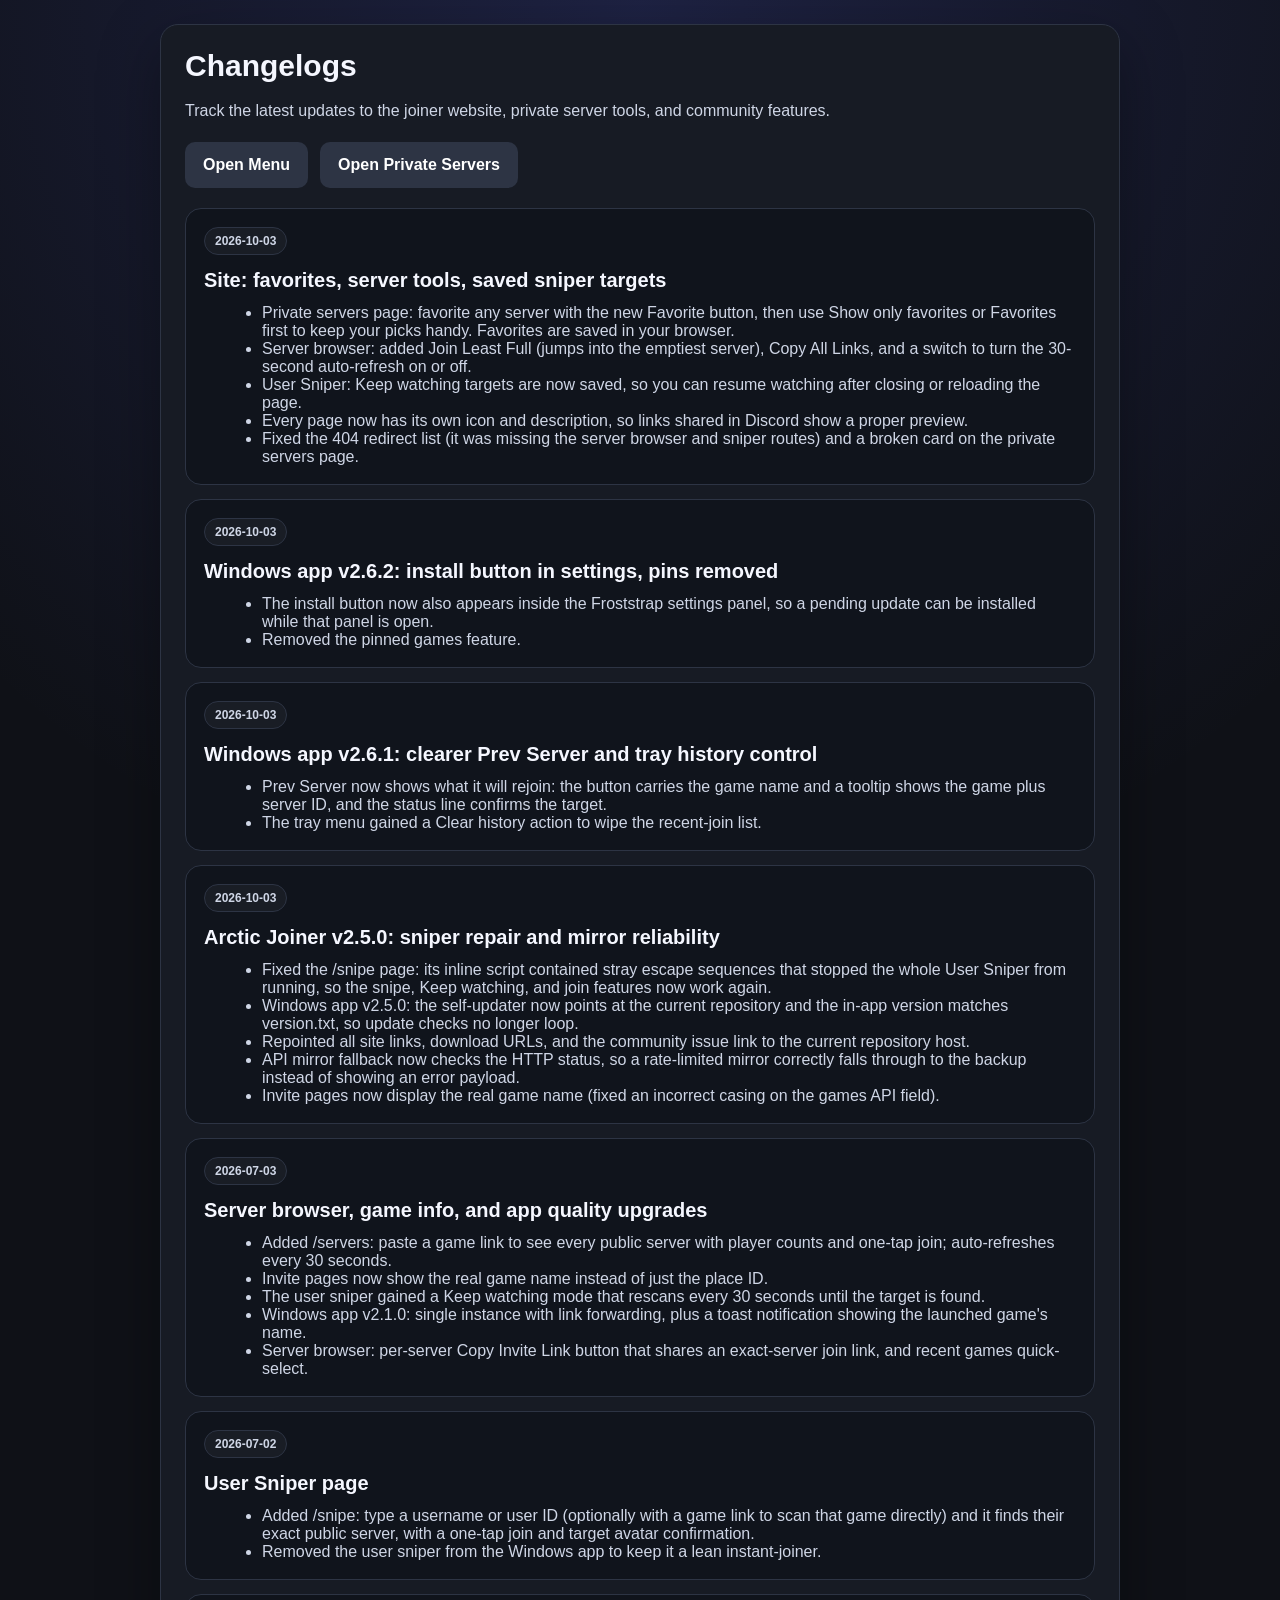
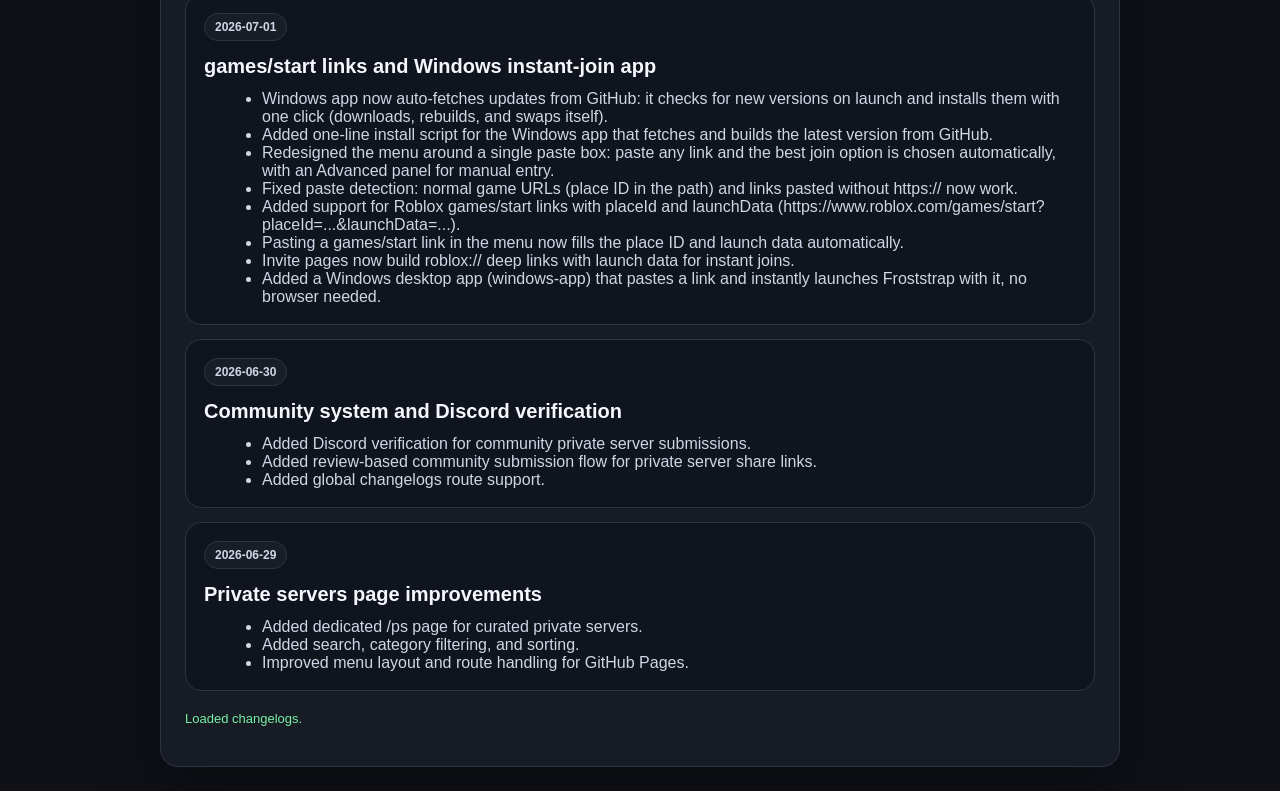
==== changelogs/index.html @ a3ebbd9c "Site: /ps favorites, /servers tools, /snipe saved watch, icons + previews Features - /ps: per-server" ====
<!DOCTYPE html>
<html lang="en">
<head>
  <meta charset="utf-8" />
  <meta name="viewport" content="width=device-width, initial-scale=1" />
  <link rel="icon" type="image/svg+xml" href="../favicon.svg" />
  <link rel="alternate icon" href="../windows-app/icon.ico" />
  <meta name="description" content="What is new in Arctic Joiner: site updates, private server tools, and community features." />
  <link rel="canonical" href="https://arctic0dev.github.io/changelogs/" />
  <meta property="og:type" content="website" />
  <meta property="og:site_name" content="Arctic Joiner" />
  <meta property="og:title" content="Changelogs - Arctic Joiner" />
  <meta property="og:description" content="What is new in Arctic Joiner: site updates, private server tools, and community features." />
  <meta property="og:url" content="https://arctic0dev.github.io/changelogs/" />
  <meta property="og:image" content="https://arctic0dev.github.io/favicon.svg" />
  <meta name="twitter:card" content="summary" />
  <meta name="theme-color" content="#0f1117" />
  <title>Changelogs</title>
  <link rel="stylesheet" href="../styles.css" />
</head>
<body data-page="changelogs">
  <main class="page">
    <section class="card card-wide">
      <h1>Changelogs</h1>
      <p>Track the latest updates to the joiner website, private server tools, and community features.</p>

      <div class="buttons" style="margin-top: 18px;">
        <a class="button secondary" href="../menu/">Open Menu</a>
        <a class="button secondary" href="../ps/">Open Private Servers</a>
      </div>

      <div class="stack" id="changelog-list"></div>
      <p class="small status" id="changelog-status">Loading changelogs...</p>
    </section>
  </main>
  <script src="../app.v2.js"></script>
</body>
</html>
---- styles.css ----
:root {
  color-scheme: dark;
  --bg: #0f1117;
  --panel: #171b24;
  --panel-2: #10141c;
  --border: #2d3444;
  --text: #f5f7ff;
  --muted: #cfd6e6;
  --subtle: #98a2b3;
  --accent: #5865f2;
  --accent-2: #7c88ff;
  --code: #8bd3ff;
  --danger: #ff7b7b;
  --ok: #78f0a6;
}

* { box-sizing: border-box; }

body {
  margin: 0;
  font-family: Arial, sans-serif;
  background:
    radial-gradient(circle at top, rgba(88, 101, 242, 0.2), transparent 38%),
    var(--bg);
  color: var(--text);
  min-height: 100vh;
}

.page {
  min-height: 100vh;
  display: flex;
  align-items: center;
  justify-content: center;
  padding: 24px;
}

.card {
  width: 100%;
  max-width: 620px;
  background: var(--panel);
  border: 1px solid var(--border);
  border-radius: 18px;
  padding: 24px;
  box-shadow: 0 20px 60px rgba(0,0,0,.35);
}

h1 {
  margin: 0 0 10px;
  font-size: 30px;
}

p {
  line-height: 1.55;
  color: var(--muted);
}

.small { font-size: 13px; color: var(--subtle); }

.auto-join-panel {
  margin: 18px 0 6px;
  padding: 16px;
  background: var(--panel-2);
  border: 1px solid var(--border);
  border-radius: 12px;
}

.auto-join-title {
  margin: 0 0 6px;
  font-size: 17px;
  color: var(--text);
}

.auto-join-box {
  display: flex;
  align-items: center;
  gap: 14px;
  margin-top: 10px;
  padding: 14px;
  border-radius: 10px;
  border: 1px solid var(--border);
  background: rgba(88, 101, 242, 0.08);
  cursor: pointer;
  transition: border-color .12s ease, background .12s ease;
}

.auto-join-box:hover {
  border-color: var(--accent);
}

.auto-join-box input[type="checkbox"] {
  appearance: none;
  width: 26px;
  height: 26px;
  min-width: 26px;
  border-radius: 8px;
  border: 2px solid var(--accent);
  background: transparent;
  display: inline-flex;
  align-items: center;
  justify-content: center;
  cursor: pointer;
  transition: background .12s ease;
}

.auto-join-box input[type="checkbox"]:checked {
  background: var(--accent);
}

.auto-join-box input[type="checkbox"]:checked::after {
  content: "✔";
  color: #fff;
  font-size: 15px;
  font-weight: 700;
}

.auto-join-label {
  font-size: 15px;
  font-weight: 700;
  color: var(--text);
}

.buttons {
  display: flex;
  flex-wrap: wrap;
  gap: 12px;
  margin: 20px 0;
}

.button,
button.button {
  appearance: none;
  border: none;
  border-radius: 10px;
  background: var(--accent);
  color: white;
  text-decoration: none;
  font-size: 16px;
  font-weight: 700;
  padding: 14px 18px;
  cursor: pointer;
  transition: transform .12s ease, opacity .12s ease, background .12s ease;
}

.button:hover,
button.button:hover { transform: translateY(-1px); }

.button.secondary,
button.button.secondary { background: var(--border); }

.button:disabled,
button.button:disabled {
  opacity: .65;
  cursor: not-allowed;
  transform: none;
}

/* A favorited card's button (private servers page). */
.button.fav-on,
button.button.fav-on {
  background: var(--accent-2);
  box-shadow: 0 0 0 2px rgba(124, 136, 255, .35);
}

.stack {
  display: grid;
  gap: 14px;
  margin: 18px 0;
}

.toggle-row {
  display: grid;
  grid-template-columns: repeat(2, minmax(0, 1fr));
  gap: 10px;
  margin: 18px 0 8px;
}

.toggle-option {
  position: relative;
}

.toggle-option input {
  position: absolute;
  opacity: 0;
  pointer-events: none;
}

.toggle-option span {
  display: block;
  border: 1px solid var(--border);
  background: var(--panel-2);
  color: var(--muted);
  border-radius: 12px;
  padding: 13px 14px;
  text-align: center;
  font-weight: 700;
  cursor: pointer;
}

.toggle-option input:checked + span {
  background: rgba(88, 101, 242, .18);
  border-color: var(--accent-2);
  color: var(--text);
  box-shadow: 0 0 0 3px rgba(88, 101, 242, .14);
}

.hidden {
  display: none !important;
}

.field {
  display: grid;
  gap: 8px;
}

.field label {
  font-size: 14px;
  color: var(--text);
  font-weight: 700;
}

.field input,
.field textarea {
  width: 100%;
  border: 1px solid var(--border);
  background: var(--panel-2);
  color: var(--text);
  border-radius: 12px;
  padding: 13px 14px;
  font-size: 15px;
  outline: none;
}

.field input:focus,
.field textarea:focus {
  border-color: var(--accent-2);
  box-shadow: 0 0 0 3px rgba(88, 101, 242, .18);
}

code, .code-block {
  display: block;
  background: #0b0d12;
  border: 1px solid var(--border);
  padding: 12px;
  border-radius: 10px;
  overflow-wrap: anywhere;
  color: var(--code);
}

.status {
  margin-top: 12px;
  color: var(--subtle);
}

.status.error { color: var(--danger); }
.status.ok { color: var(--ok); }

.divider {
  height: 1px;
  background: var(--border);
  margin: 18px 0;
}

.inline-link {
  color: #b9c4ff;
  text-decoration: none;
}

.inline-link:hover { text-decoration: underline; }

.card-wide {
  max-width: 960px;
}

.top-actions {
  display: flex;
  flex-wrap: wrap;
  gap: 12px;
  margin-top: 18px;
}

.games-grid {
  display: grid;
  grid-template-columns: repeat(auto-fit, minmax(220px, 1fr));
  gap: 16px;
  margin-top: 24px;
}

.game-card {
  border: 1px solid var(--border);
  background: var(--panel-2);
  border-radius: 16px;
  padding: 18px;
}

.toolbar {
  display: grid;
  grid-template-columns: 1.6fr 1fr 1fr;
  gap: 12px;
  margin-top: 24px;
}

.toolbar .field {
  margin: 0;
}

.toolbar select,
.toolbar input,
.field select {
  width: 100%;
  border: 1px solid var(--border);
  background: var(--panel-2);
  color: var(--text);
  border-radius: 12px;
  padding: 13px 14px;
  font-size: 15px;
  outline: none;
}

.toolbar select:focus,
.toolbar input:focus,
.field select:focus {
  border-color: var(--accent-2);
  box-shadow: 0 0 0 3px rgba(88, 101, 242, .18);
}

.community-panel {
  margin-top: 24px;
  padding: 20px;
  border: 1px solid var(--border);
  border-radius: 16px;
  background: rgba(255,255,255,.03);
}

.community-panel h2 {
  margin: 0 0 10px;
  font-size: 22px;
}

.admin-tools {
  margin-top: 12px;
}

.changelog-entry {
  border: 1px solid var(--border);
  background: var(--panel-2);
  border-radius: 16px;
  padding: 18px;
}

.changelog-entry h2 {
  margin: 0 0 6px;
  font-size: 20px;
}

.changelog-entry ul {
  margin: 12px 0 0 18px;
  color: var(--muted);
}

.review-card {
  border: 1px dashed var(--border);
}

.verify-panel {
  margin-top: 18px;
  margin-bottom: 18px;
  padding: 16px;
  border: 1px solid var(--border);
  border-radius: 14px;
  background: rgba(88, 101, 242, .08);
}

.verify-header {
  display: flex;
  gap: 16px;
  justify-content: space-between;
  align-items: flex-start;
}

.verify-header h3 {
  margin: 0 0 8px;
  font-size: 18px;
}

.verify-copy {
  margin: 0;
}

.verify-copy:empty {
  display: none;
}

.verify-actions {
  display: flex;
  gap: 10px;
  flex-wrap: wrap;
}

.verified-user {
  display: flex;
  align-items: center;
  gap: 12px;
  margin-top: 16px;
  padding-top: 16px;
  border-top: 1px solid rgba(255,255,255,.08);
}

.verified-avatar {
  width: 56px;
  height: 56px;
  border-radius: 999px;
  border: 1px solid var(--border);
  background: var(--panel-2);
  object-fit: cover;
}

.compact-stack {
  margin-top: 18px;
}

.game-card h2 {
  margin: 0 0 8px;
  font-size: 20px;
}

.game-card p {
  margin: 0 0 14px;
}

.game-thumb {
  display: flex;
  align-items: center;
  justify-content: center;
  width: 100%;
  min-height: 110px;
  border-radius: 14px;
  margin-bottom: 14px;
  font-size: 42px;
  font-weight: 700;
  color: white;
  background: linear-gradient(135deg, rgba(88,101,242,.95), rgba(124,136,255,.75));
  border: 1px solid rgba(255,255,255,.08);
}

.game-meta {
  display: flex;
  gap: 8px;
  flex-wrap: wrap;
  margin-bottom: 14px;
}

.pill {
  display: inline-flex;
  align-items: center;
  border: 1px solid var(--border);
  background: rgba(255,255,255,.04);
  color: var(--muted);
  border-radius: 999px;
  padding: 6px 10px;
  font-size: 12px;
  font-weight: 700;
}

.game-actions {
  display: flex;
  flex-wrap: wrap;
  gap: 10px;
}

.empty-state {
  margin-top: 24px;
  padding: 18px;
  border: 1px dashed var(--border);
  border-radius: 14px;
  color: var(--subtle);
  text-align: center;
}

@media (max-width: 760px) {
  .toolbar {
    grid-template-columns: 1fr;
  }

  .verify-header {
    flex-direction: column;
  }
}
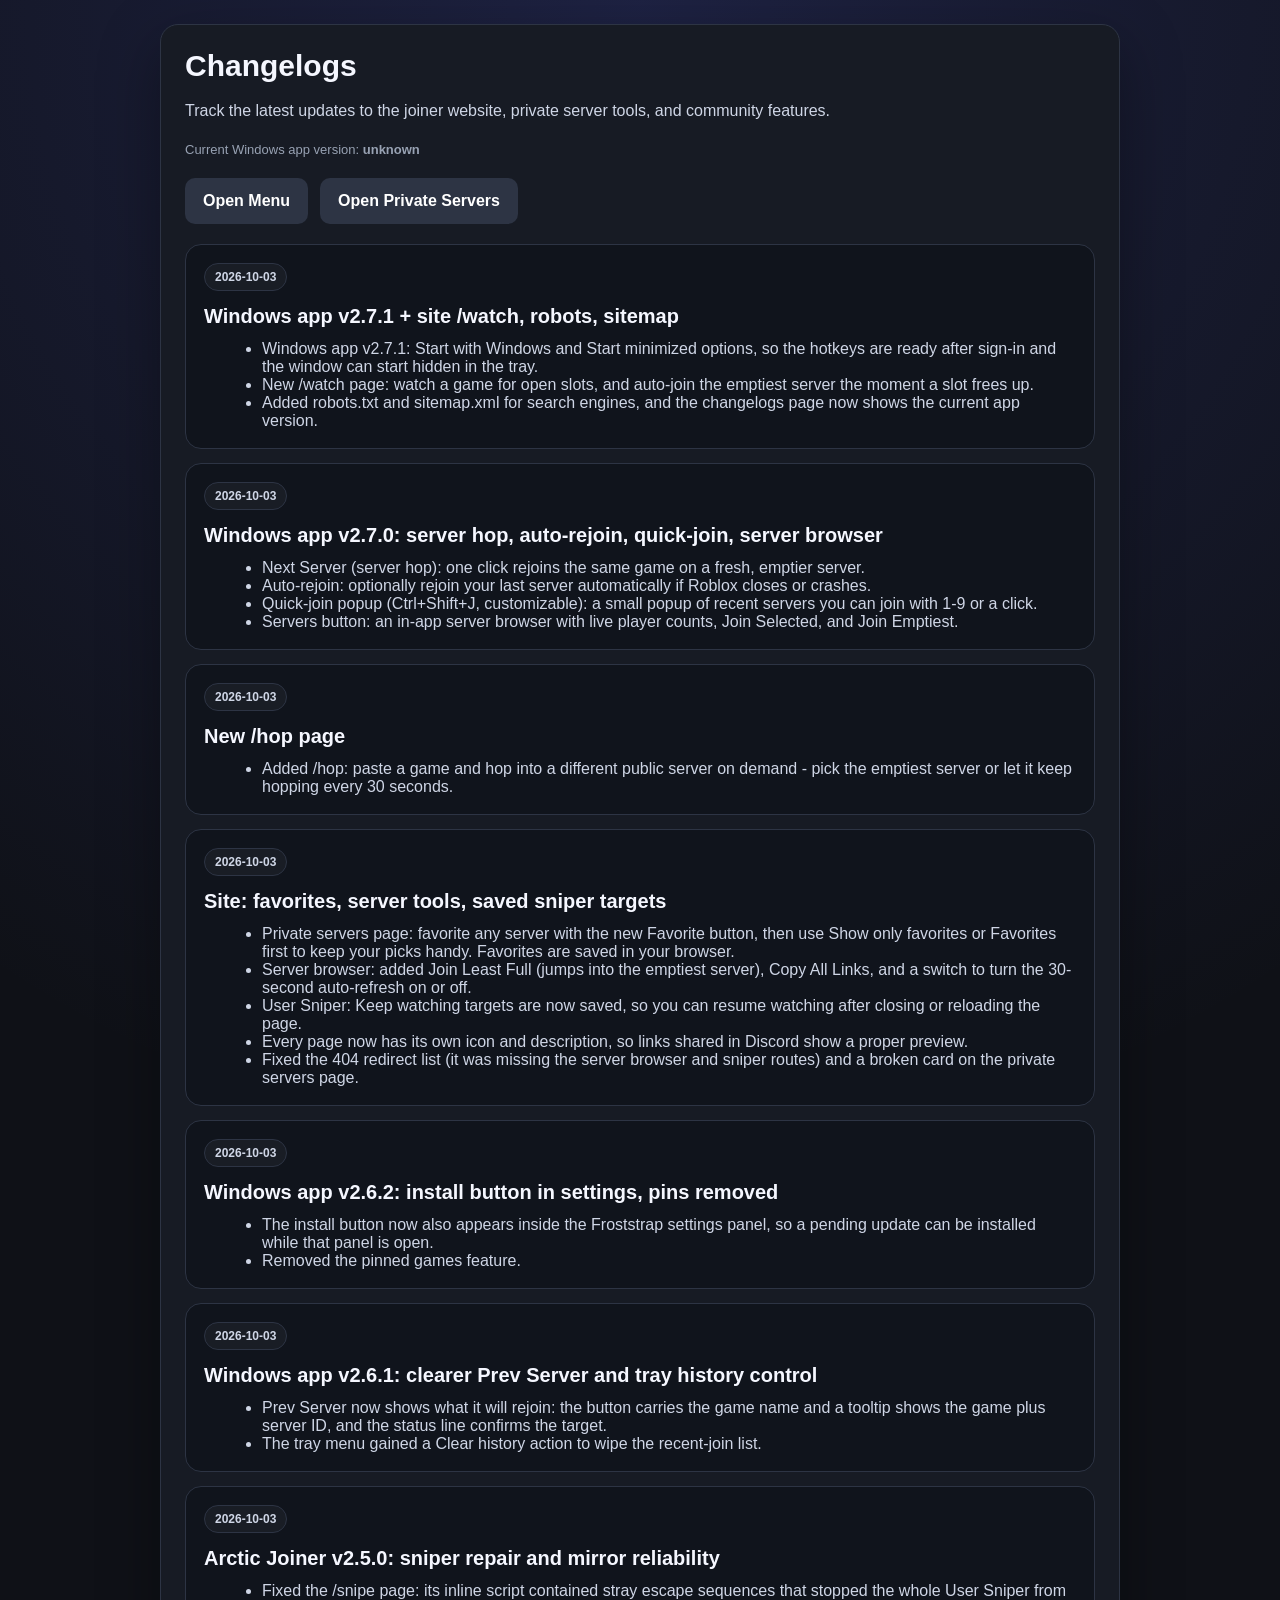
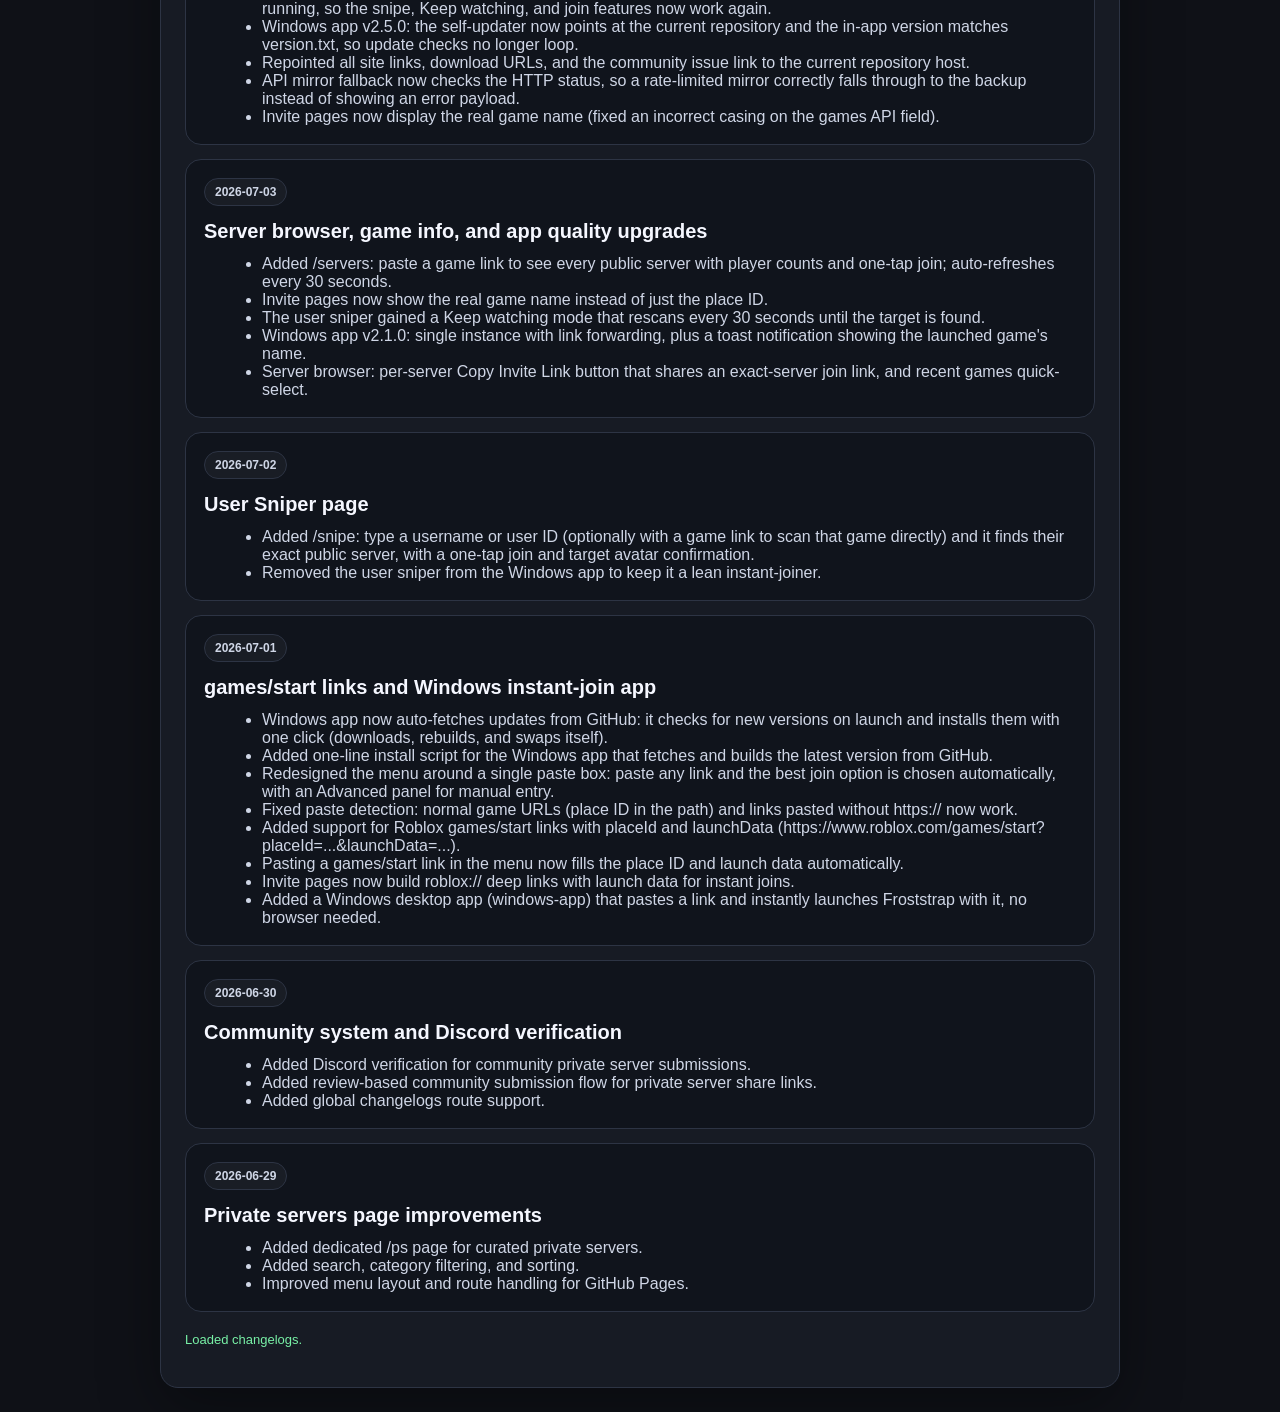
==== commit 6b83277c: "App v2.7.1 (start with Windows / start minimized) + site /watch, robots, sitemap App: new Start with" ====
--- a/changelogs/index.html
+++ b/changelogs/index.html
@@ -23,6 +23,7 @@
     <section class="card card-wide">
       <h1>Changelogs</h1>
       <p>Track the latest updates to the joiner website, private server tools, and community features.</p>
+      <p class="small">Current Windows app version: <strong id="app-version">...</strong></p>
 
       <div class="buttons" style="margin-top: 18px;">
         <a class="button secondary" href="../menu/">Open Menu</a>
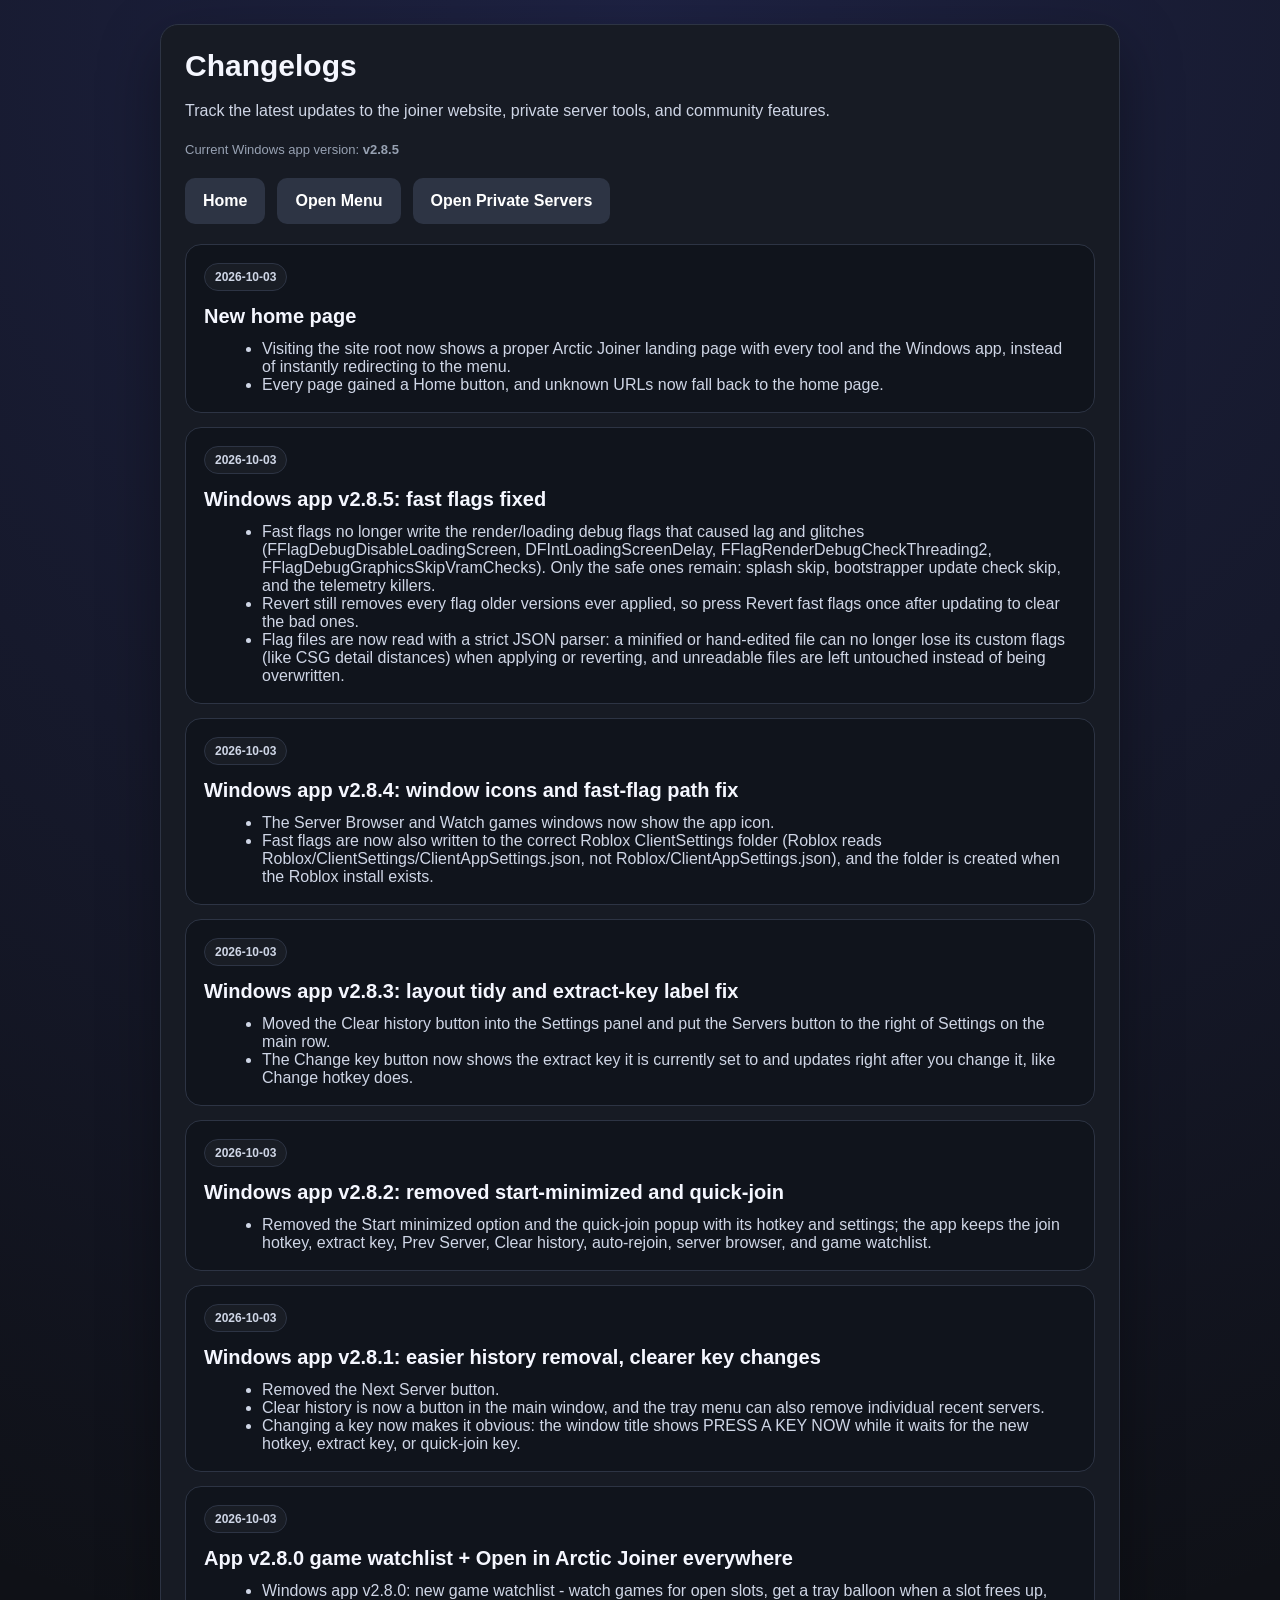
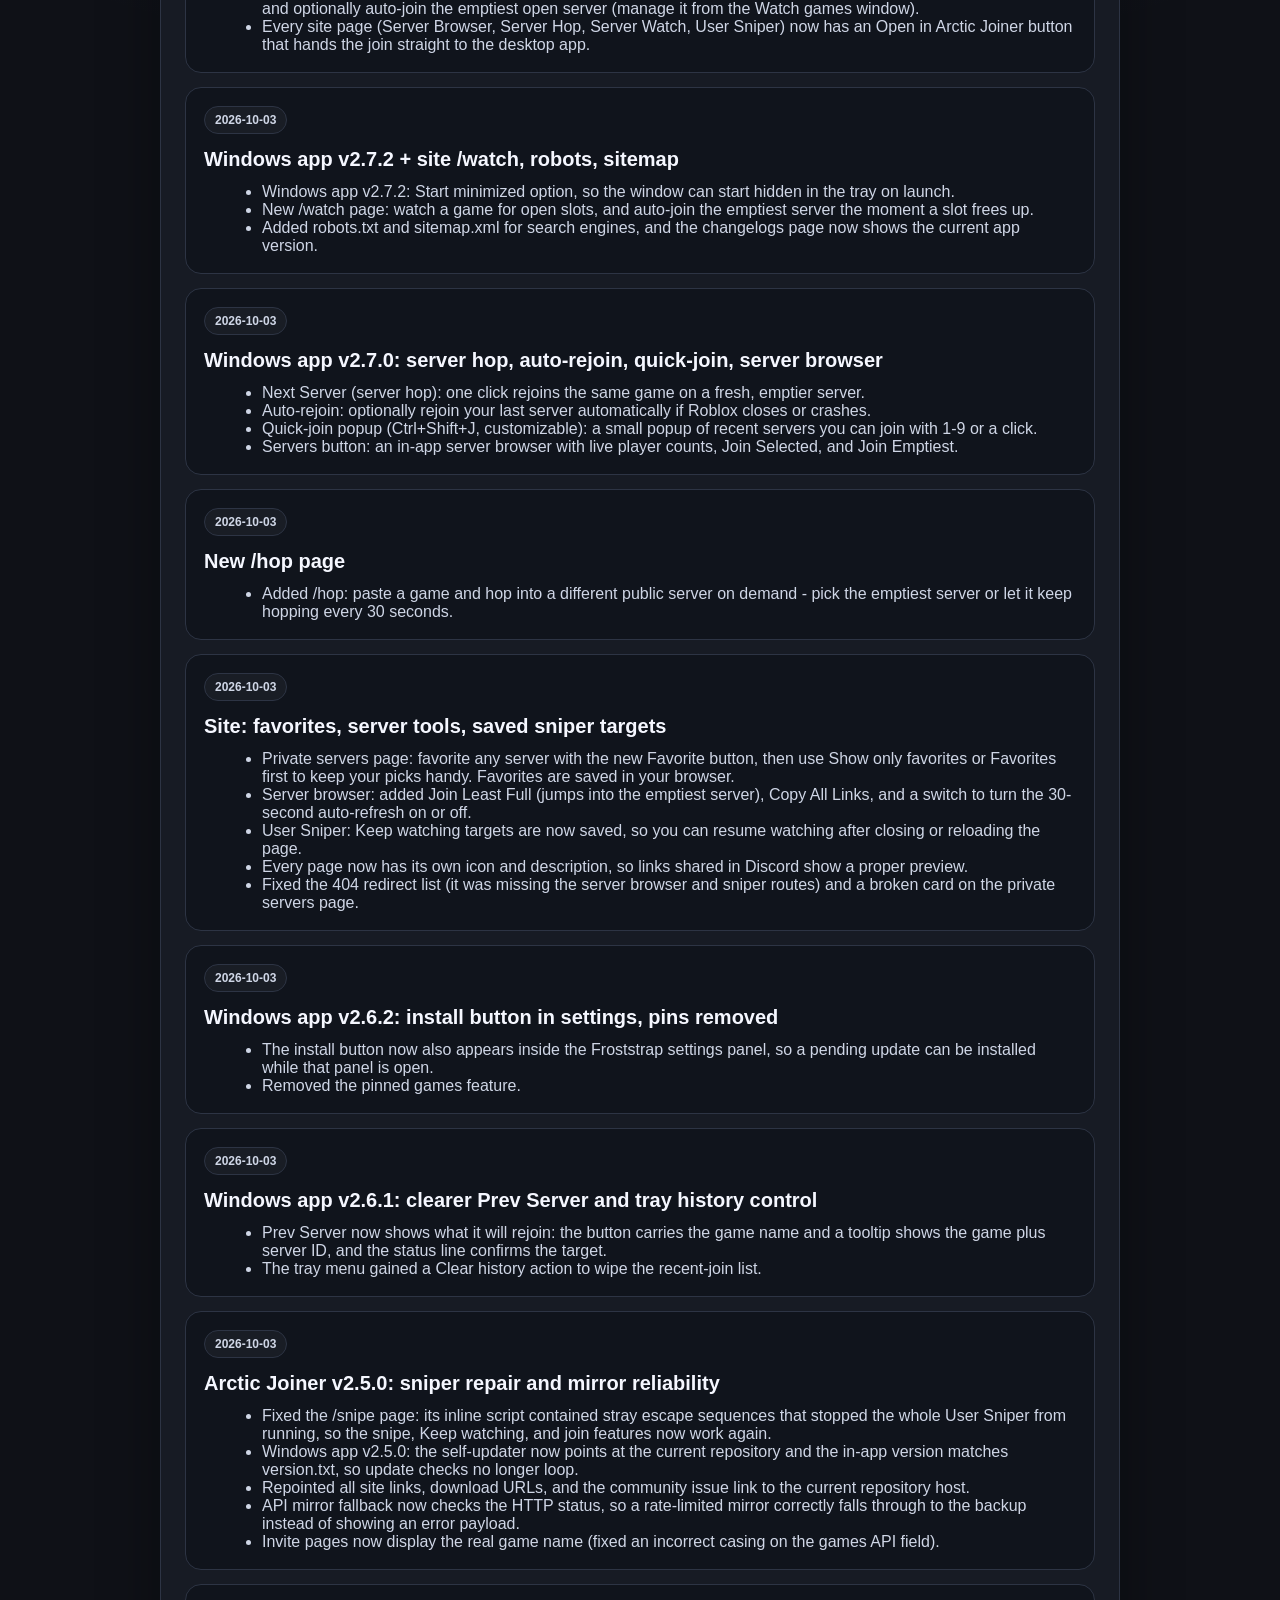
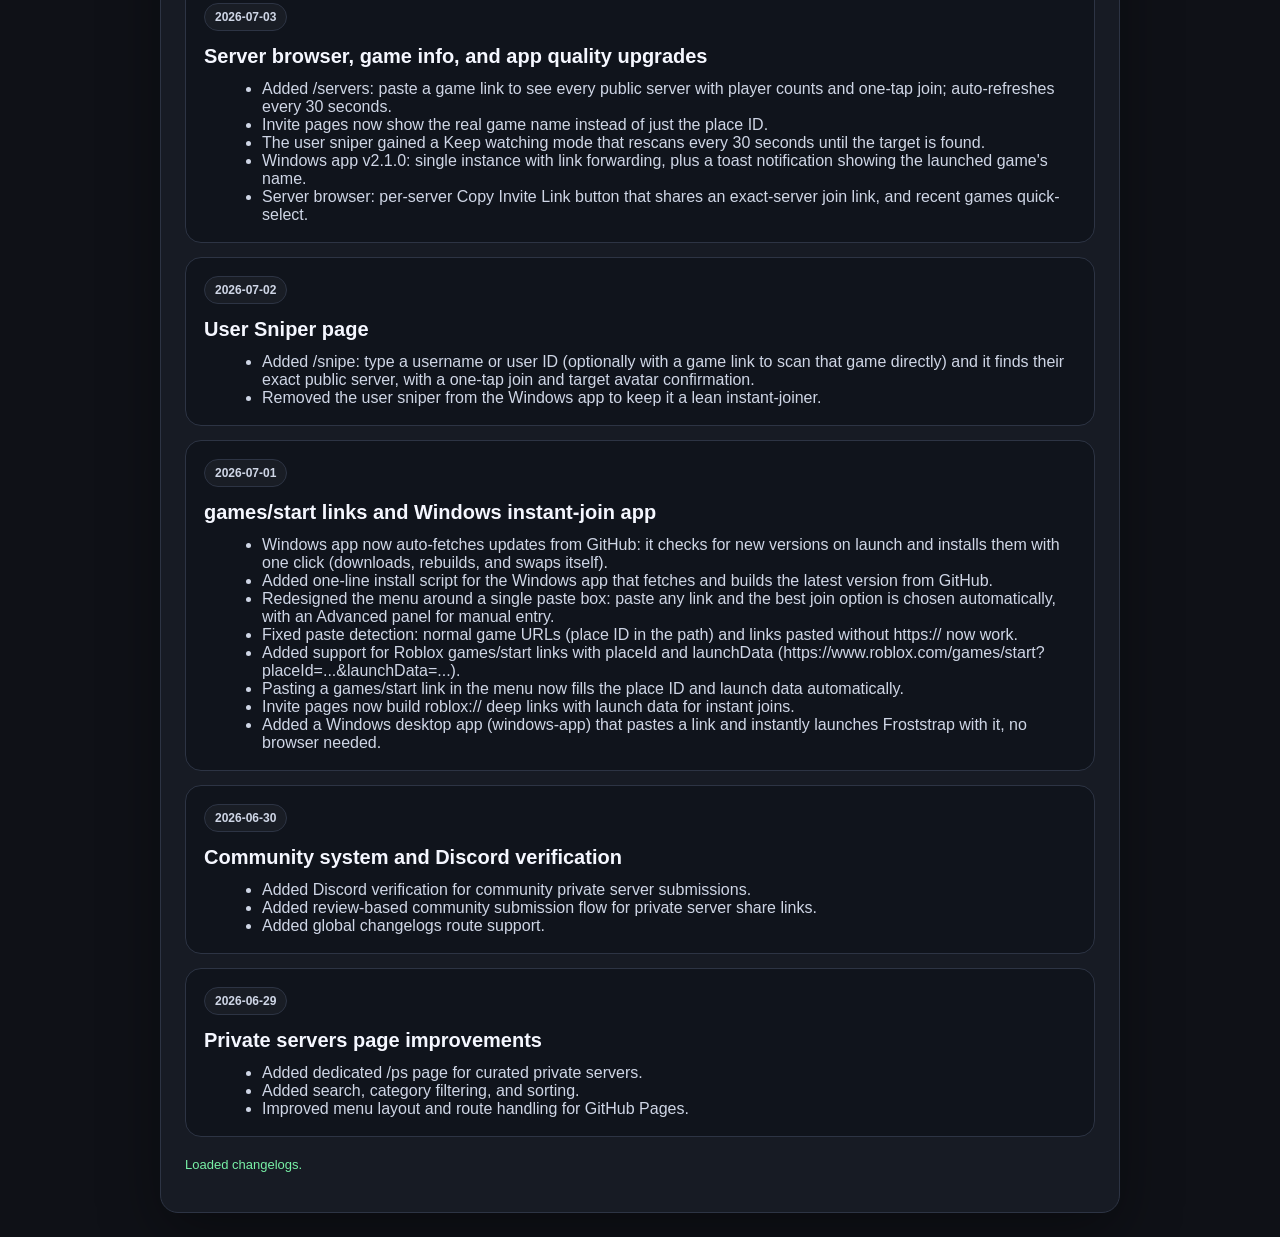
==== commit 60f79426: "Add a real home page for the site root The root index.html was only a redirect to /menu/. It is now " ====
--- a/changelogs/index.html
+++ b/changelogs/index.html
@@ -26,6 +26,7 @@
       <p class="small">Current Windows app version: <strong id="app-version">...</strong></p>
 
       <div class="buttons" style="margin-top: 18px;">
+        <a class="button secondary" href="../">Home</a>
         <a class="button secondary" href="../menu/">Open Menu</a>
         <a class="button secondary" href="../ps/">Open Private Servers</a>
       </div>
